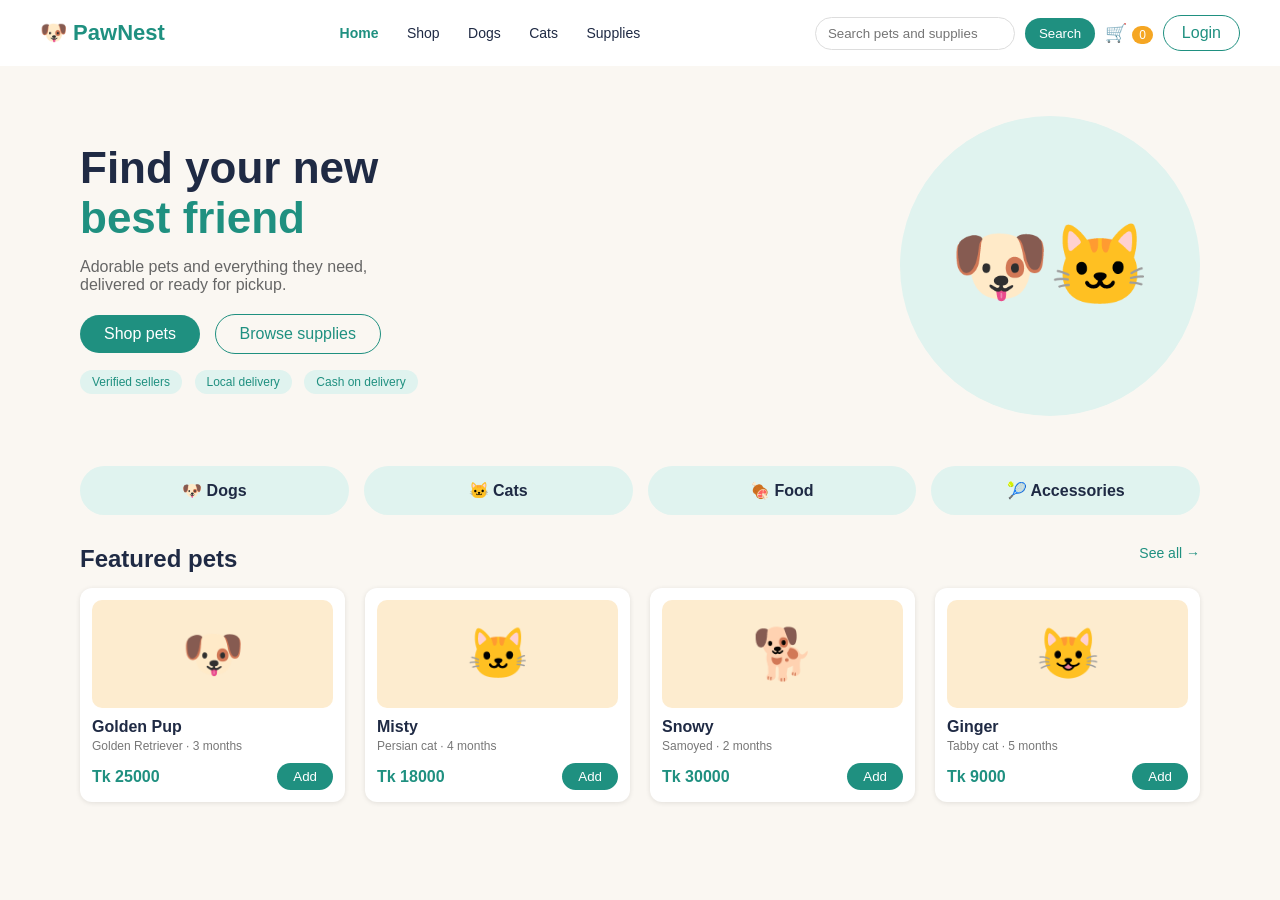
==== index.html @ 69681727 "Added Chayon homepage files" ====
<!DOCTYPE html>
<html lang="en">
<head>
  <meta charset="UTF-8">
  <meta name="viewport" content="width=device-width, initial-scale=1.0">
  <title>PawNest - Home</title>
  <link rel="stylesheet" href="style.css">
</head>
<body>

  <nav class="navbar">
    <div class="logo">🐶 PawNest</div>

    <div class="nav-links">
      <a href="index.html" class="active">Home</a>
      <a href="#">Shop</a>
      <a href="#">Dogs</a>
      <a href="#">Cats</a>
      <a href="#">Supplies</a>
    </div>

    <div class="nav-right">
      <input type="text" id="searchBox" placeholder="Search pets and supplies">
      <button id="searchBtn" class="small-btn">Search</button>
      <div class="cart">🛒 <span id="cartCount">0</span></div>
      <a href="#" class="login-btn">Login</a>
    </div>
  </nav>

  <section class="hero">
    <div class="hero-text">
      <h1>Find your new<br><span>best friend</span></h1>
      <p>Adorable pets and everything they need, delivered or ready for pickup.</p>

      <div class="hero-buttons">
        <a href="#" class="btn-main">Shop pets</a>
        <a href="#" class="btn-outline">Browse supplies</a>
      </div>

      <div class="tags">
        <span>Verified sellers</span>
        <span>Local delivery</span>
        <span>Cash on delivery</span>
      </div>
    </div>

    <div class="hero-image">🐶🐱</div>
  </section>

  <section class="categories">
    <a href="#" class="category-box">🐶 Dogs</a>
    <a href="#" class="category-box">🐱 Cats</a>
    <a href="#" class="category-box">🍖 Food</a>
    <a href="#" class="category-box">🎾 Accessories</a>
  </section>

  <section class="featured">
    <div class="featured-title">
      <h2>Featured pets</h2>
      <a href="#">See all →</a>
    </div>

    <div class="pet-list" id="petList"></div>
  </section>

  <script src="script.js"></script>
</body>
</html>
---- style.css ----
* {
  margin: 0;
  padding: 0;
  box-sizing: border-box;
}

body {
  font-family: Arial, sans-serif;
  background-color: #faf7f2;
  color: #1f2a44;
}

a {
  text-decoration: none;
}

.navbar {
  display: flex;
  justify-content: space-between;
  align-items: center;
  padding: 15px 40px;
  background-color: white;
}

.logo {
  font-size: 22px;
  font-weight: bold;
  color: #1f9080;
}

.nav-links a {
  color: #1f2a44;
  margin: 0 12px;
  font-size: 14px;
}

.nav-links a.active {
  color: #1f9080;
  font-weight: bold;
}

.nav-right {
  display: flex;
  align-items: center;
  gap: 10px;
}

#searchBox {
  padding: 8px 12px;
  border: 1px solid #ddd;
  border-radius: 20px;
  width: 200px;
}

.small-btn {
  padding: 8px 14px;
  background-color: #1f9080;
  color: white;
  border: none;
  border-radius: 20px;
  cursor: pointer;
}

.cart {
  font-size: 18px;
}

#cartCount {
  background-color: #f5a623;
  color: white;
  font-size: 12px;
  padding: 2px 7px;
  border-radius: 10px;
}

.login-btn {
  padding: 8px 18px;
  border: 1px solid #1f9080;
  border-radius: 20px;
  color: #1f9080;
}

.hero {
  display: flex;
  justify-content: space-between;
  align-items: center;
  padding: 50px 80px;
}

.hero-text h1 {
  font-size: 44px;
}

.hero-text h1 span {
  color: #1f9080;
}

.hero-text p {
  margin: 15px 0 20px 0;
  color: #666;
  max-width: 350px;
}

.hero-buttons a {
  display: inline-block;
  padding: 10px 24px;
  border-radius: 25px;
  margin-right: 10px;
}

.btn-main {
  background-color: #1f9080;
  color: white;
}

.btn-outline {
  border: 1px solid #1f9080;
  color: #1f9080;
}

.tags {
  margin-top: 18px;
}

.tags span {
  background-color: #e0f3ef;
  color: #1f9080;
  font-size: 12px;
  padding: 5px 12px;
  border-radius: 15px;
  margin-right: 8px;
}

.hero-image {
  width: 300px;
  height: 300px;
  background-color: #e0f3ef;
  border-radius: 50%;
  font-size: 80px;
  display: flex;
  justify-content: center;
  align-items: center;
}

.categories {
  display: flex;
  gap: 15px;
  padding: 0 80px 30px 80px;
}

.category-box {
  flex: 1;
  background-color: #e0f3ef;
  color: #1f2a44;
  padding: 15px;
  text-align: center;
  border-radius: 25px;
  font-weight: bold;
}

.featured {
  padding: 0 80px 50px 80px;
}

.featured-title {
  display: flex;
  justify-content: space-between;
  margin-bottom: 15px;
}

.featured-title a {
  color: #1f9080;
  font-size: 14px;
}

.pet-list {
  display: flex;
  gap: 20px;
}

.pet-card {
  flex: 1;
  background-color: white;
  border-radius: 12px;
  padding: 12px;
  box-shadow: 0 1px 5px rgba(0, 0, 0, 0.1);
}

.pet-picture {
  background-color: #fdeccf;
  font-size: 50px;
  text-align: center;
  padding: 25px 0;
  border-radius: 10px;
  margin-bottom: 10px;
}

.pet-card h3 {
  font-size: 16px;
}

.pet-card .info {
  font-size: 12px;
  color: #777;
  margin: 3px 0 10px 0;
}

.pet-bottom {
  display: flex;
  justify-content: space-between;
  align-items: center;
}

.price {
  color: #1f9080;
  font-weight: bold;
}

.add-btn {
  padding: 6px 16px;
  background-color: #1f9080;
  color: white;
  border: none;
  border-radius: 15px;
  cursor: pointer;
}

.add-btn:hover {
  background-color: #f5a623;
}
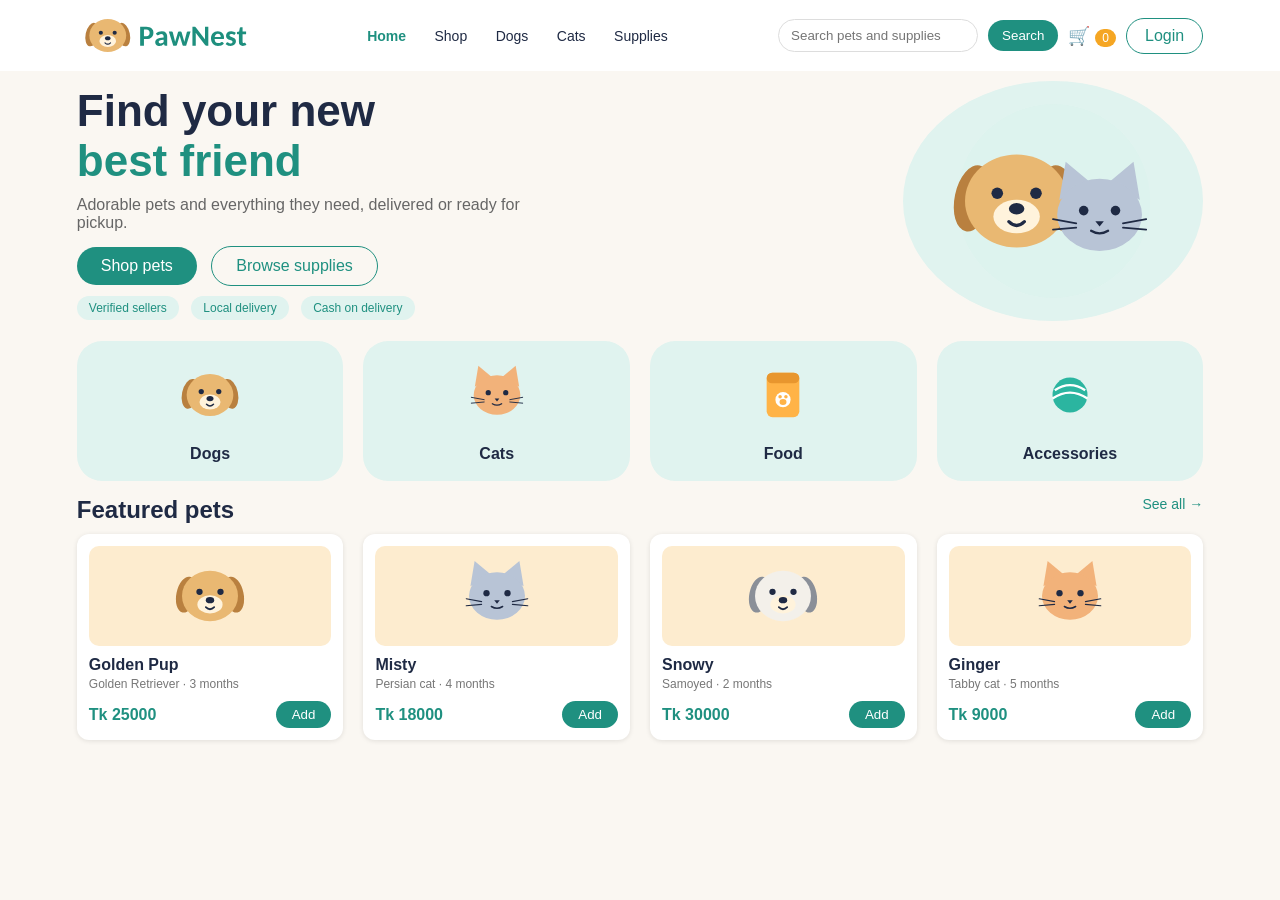
==== commit 040125c2: "Update PawNest homepage" ====
--- a/index.html
+++ b/index.html
@@ -4,12 +4,17 @@
   <meta charset="UTF-8">
   <meta name="viewport" content="width=device-width, initial-scale=1.0">
   <title>PawNest - Home</title>
-  <link rel="stylesheet" href="style.css">
+  <link rel="icon" href="PawNest_Assets/favicon/favicon.ico">
+  <link rel="icon" type="image/svg+xml" href="PawNest_Assets/favicon/favicon.svg">
+  <link rel="apple-touch-icon" href="PawNest_Assets/favicon/favicon-180.png">
+  <link rel="stylesheet" href="css/style.css">
 </head>
 <body>
 
   <nav class="navbar">
-    <div class="logo">🐶 PawNest</div>
+    <div class="logo">
+   <img src="PawNest_Assets/logo/logo-horizontal.svg" alt="PawNest">
+    </div>
 
     <div class="nav-links">
       <a href="index.html" class="active">Home</a>
@@ -44,15 +49,32 @@
       </div>
     </div>
 
-    <div class="hero-image">🐶🐱</div>
+    <div class="hero-image">
+     <img src="PawNest_Assets/mascots/hero-dog-and-cat.svg" alt="PawNest dog and cat mascots">
+     </div>
   </section>
 
-  <section class="categories">
-    <a href="#" class="category-box">🐶 Dogs</a>
-    <a href="#" class="category-box">🐱 Cats</a>
-    <a href="#" class="category-box">🍖 Food</a>
-    <a href="#" class="category-box">🎾 Accessories</a>
-  </section>
+ <section class="categories">
+  <a href="#" class="category-box">
+    <img src="PawNest_Assets/mascots/dog-golden.svg" alt="Dogs">
+    Dogs
+  </a>
+
+  <a href="#" class="category-box">
+    <img src="PawNest_Assets/mascots/cat-orange.svg" alt="Cats">
+    Cats
+  </a>
+
+  <a href="#" class="category-box">
+    <img src="PawNest_Assets/products/dog-food-bag.svg" alt="Food">
+    Food
+  </a>
+
+  <a href="#" class="category-box">
+    <img src="PawNest_Assets/products/toy-ball.svg" alt="Accessories">
+    Accessories
+  </a>
+</section>
 
   <section class="featured">
     <div class="featured-title">
@@ -63,6 +85,6 @@
     <div class="pet-list" id="petList"></div>
   </section>
 
-  <script src="script.js"></script>
+  <script src="js/script.js"></script>
 </body>
 </html>
--- a/css/style.css
+++ b/css/style.css
@@ -0,0 +1,274 @@
+
+* {
+  margin: 0;
+  padding: 0;
+  box-sizing: border-box;
+}
+
+body {
+  font-family: Arial, sans-serif;
+  background-color: #faf7f2;
+  color: #1f2a44;
+}
+
+a {
+  text-decoration: none;
+}
+
+.navbar {
+  display: flex;
+  justify-content: space-between;
+  align-items: center;
+  padding: 8px 6%;
+  background-color: white;
+}
+
+.logo {
+  font-size: 22px;
+  font-weight: bold;
+  color: #1f9080;
+}
+.logo img {
+  width: 180px;
+  height: 55px;
+  object-fit: contain;
+  display: block;
+}
+
+.nav-links a {
+  color: #1f2a44;
+  margin: 0 12px;
+  font-size: 14px;
+}
+
+.nav-links a.active {
+  color: #1f9080;
+  font-weight: bold;
+}
+
+.nav-right {
+  display: flex;
+  align-items: center;
+  gap: 10px;
+}
+
+#searchBox {
+  padding: 8px 12px;
+  border: 1px solid #ddd;
+  border-radius: 20px;
+  width: 200px;
+}
+
+.small-btn {
+  padding: 8px 14px;
+  background-color: #1f9080;
+  color: white;
+  border: none;
+  border-radius: 20px;
+  cursor: pointer;
+}
+
+.cart {
+  font-size: 18px;
+}
+
+#cartCount {
+  background-color: #f5a623;
+  color: white;
+  font-size: 12px;
+  padding: 2px 7px;
+  border-radius: 10px;
+}
+
+.login-btn {
+  padding: 8px 18px;
+  border: 1px solid #1f9080;
+  border-radius: 20px;
+  color: #1f9080;
+}
+
+.hero {
+  display: grid;
+  grid-template-columns: 1fr 1fr;
+  align-items: center;
+  gap: 30px;
+  padding: 10px 6%;
+  overflow: hidden;
+}
+
+.hero-text h1 {
+  
+   font-size: clamp(32px, 3.6vw, 44px);
+
+}
+
+.hero-text h1 span {
+  color: #1f9080;
+}
+
+.hero-text p {
+  margin: 10px 0 14px 0;
+  color: #666;
+  max-width: 460px;   
+  font-size: 16px;    
+}
+
+.hero-buttons a {
+  display: inline-block;
+  padding: 10px 24px;
+  border-radius: 25px;
+  margin-right: 10px;
+}
+
+.btn-main {
+  background-color: #1f9080;
+  color: white;
+}
+
+.btn-outline {
+  border: 1px solid #1f9080;
+  color: #1f9080;
+}
+
+.tags {
+  margin-top: 12px;
+}
+
+.tags span {
+  background-color: #e0f3ef;
+  color: #1f9080;
+  font-size: 12px;
+  padding: 5px 12px;
+  border-radius: 15px;
+  margin-right: 8px;
+}
+
+.hero-image {
+  width: 100%;
+  max-width: 300px;  
+  height: 240px;       
+  background-color: #e0f3ef;
+  border-radius: 50%;
+  display: flex;
+  justify-content: center;
+  align-items: center;
+  justify-self: end;
+  overflow: hidden;
+}
+.hero-image img {
+  width: 100%;
+  height: 100%;
+  object-fit: contain;
+}
+
+.categories {
+  display: grid;
+  grid-template-columns: repeat(4, 1fr);
+  gap: 20px;
+  padding: 10px 6% 15px 6%;
+}
+
+.category-box {
+  flex: 1;
+  background-color: #e0f3ef;
+  color: #1f2a44;
+  padding: 20px;
+  text-align: center;
+  border-radius: 25px;
+  font-weight: bold;
+
+  display: flex;
+  flex-direction: column;
+  align-items: center;
+  justify-content: center;
+  gap: 15px;
+  height: 140px;
+}
+
+.category-box img {
+  width: 100%;
+  max-width: 90px;   
+  height: 70px;      
+  object-fit: contain;
+}
+
+.featured {
+   padding: 0 6% 20px 6%; 
+}
+.featured-title {
+  display: flex;
+  justify-content: space-between;
+  margin-bottom: 10px;
+}
+
+.featured-title a {
+  color: #1f9080;
+  font-size: 14px;
+}
+
+.pet-list {
+  display: grid;
+  grid-template-columns: repeat(4, 1fr);
+  gap: 20px;
+}
+
+.pet-card {
+  flex: 1;
+  min-width: 0;
+  background-color: white;
+  border-radius: 12px;
+  padding: 12px;
+  box-shadow: 0 1px 5px rgba(0, 0, 0, 0.1);
+}
+
+.pet-picture {
+  background-color: #fdeccf;
+  text-align: center;
+  padding: 8px;
+  border-radius: 10px;
+  margin-bottom: 10px;
+  height: 100px;
+  display: flex;
+  justify-content: center;
+  align-items: center;
+  overflow: hidden;
+}
+.pet-picture img {
+  width: 100%;
+  height: 100%;
+  object-fit: contain;
+}
+
+.pet-card h3 {
+  font-size: 16px;
+}
+
+.pet-card .info {
+  font-size: 12px;
+  color: #777;
+  margin: 3px 0 10px 0;
+}
+
+.pet-bottom {
+  display: flex;
+  justify-content: space-between;
+  align-items: center;
+}
+
+.price {
+  color: #1f9080;
+  font-weight: bold;
+}
+
+.add-btn {
+  padding: 6px 16px;
+  background-color: #1f9080;
+  color: white;
+  border: none;
+  border-radius: 15px;
+  cursor: pointer;
+}
+
+.add-btn:hover {
+  background-color: #f5a623;
+}
